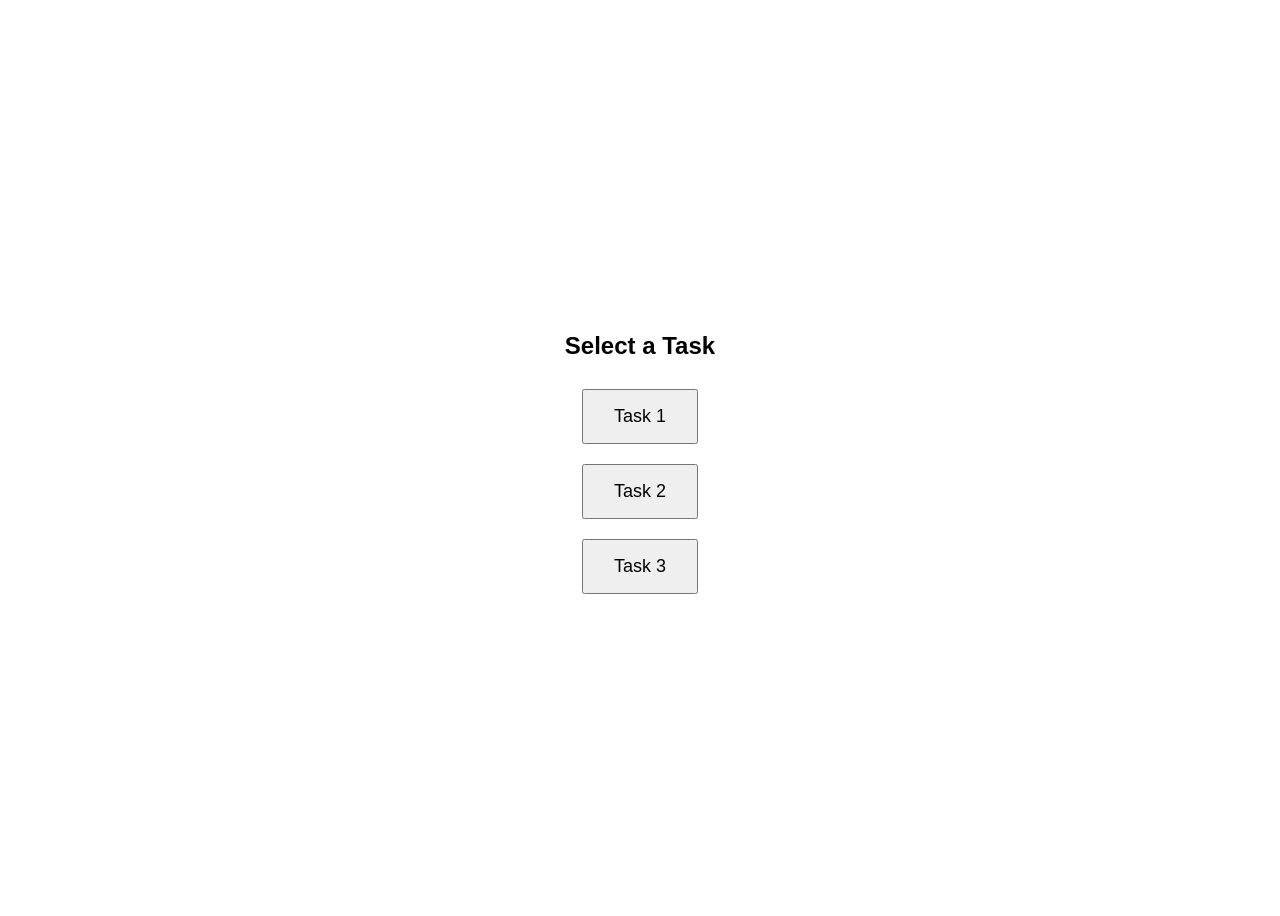
==== confirmation.html @ fbbb4df5 "Initial commit" ====
<!DOCTYPE html>
<html lang="en">
    <head>
        <meta charset="UTF-8">
        <meta name="viewport" content="width=device-width, initial-scale=1.0">
        <title>Application Title</title>
        <link rel="stylesheet" href="styles/base.css">
        <link href="https://fonts.googleapis.com/icon?family=Material+Icons" rel="stylesheet">
    </head>
    <body>
          <header class="header">
            <div class="header-content">
                <div class="brand">
                    <img src="https://www.canada.ca/etc/designs/canada/wet-boew/assets/sig-blk-en.svg" alt="Government of Canada">
                </div>
                <a href="#" class="language-switch">Français</a>
            </div>
            <div class="portal-header">
                <div class="content">
                <div class="portal-branding">
                    <div>
                        <span class="heading">Canada Revenue Agency</span>
                        <br>Represent a Client
                    </div>
                    <div>
                        <span class="inline-flex" id="task-accountuser-type">
                            <span class="material-icons">business_center</span>Business client
                        </span><BR>
                        <span class="uppercase" id="task-accountuser-name">
                        </span>
                    </div>
                    <div>
                        <span class="material-icons">check_circle</span>Client has full <span id="portal-type"></span> access.</div>
                </div>
                <div class="inline-flex">
                    <span class="material-icons">account_circle</span>
                    <span class="uppercase" id="task-rep-name"></span>
                </div>
                </div>
            </div>
        </header>
        <div class="confirmation-wrapper">
            <div class="h1-wrapper">
                <div class="top-line">
                    <h1>GST352 - Application for clearance certificate </h1>
                    <a><span class="material-icons">help</span>Help</a>
                    
                </div>
                
                <div class="sub-line">
                    <span class="date-stamp">As of November 5, 2025</span>
                    <a>Print/Save</a>
                </div>
            </div>
           
            <div class="alert">
                <div class="alert-success">
                    <div class="line"></div>
                    <div><span class="material-icons">
                        check_circle
                        </span>
                    </div>
                    <div class="line"></div>
                </div>
                <div class="alert-content">
                    <h4>Success</h4>
                Your request for a clearance certificate has been received. Your case number is <strong>GDOC123456</strong> and your confirmation number is <strong>1234567</strong>. Save these numbers for your records.
              
               
                    
                </div>
            </div>
      
            <h3>Next steps</h3>
            <p>Submit any remaining documents from the list below that you have not yet submitted.</p>
            <ul>
                                <li>A list of assets held by the registrant at the time of wind-up.
                                </li>
                                <li>A statement and plan of distribution of company assets at the date of wind-up.
                                </li>
                                <li>Any purchase sale agreements relating to the sale of assets held by the registrant.
                                </li>
                                <li>A copy of the director's or shareholder's resolution authorizing the dissolution.</li>
                                <li>A copy of the Letter of Consent to dissolve or the Certificate of Dissolotion.</li>
                            </ul>
             <button class="btn btn-secondary next-button" type="button" onclick="returnToOverview()">Submit supporting documents</button>
             <br>
             <p>
                For information on the service standard for issuing clearance certificates, go to <a>Service standards in the CRA</a>.
             </p>
            <button class="btn btn-primary next-button" type="button" onclick="returnToOverview()">Return to Overview</button>
        </div>
    </body>

    <script>
        document.addEventListener('DOMContentLoaded', () => {
            let taskData = sessionStorage.getItem("selectedTask");
            console.log(taskData)

            if (!taskData) {
                // If user somehow lands here without choosing a task, redirect them back
                window.location.href = "chooser.html";
            } else {
                taskData = JSON.parse(taskData);
                console.log("Loaded Task Data:", taskData);


                if (taskData.racUserName) {
                    document.getElementById("task-rep-name").textContent = taskData.racUserName;   
                }
                else {
                    document.getElementById("task-rep-name").textContent = "REPRESENTATIVE NAME";
                }

                if (taskData.accountInfo && taskData.accountInfo.name) {
                    document.getElementById("task-accountuser-name").textContent = taskData.accountInfo.name;
                }
            }
        });
        function returnToOverview (){
            window.location.href = "chooser.html";
            sessionStorage.clear();
        }

        </script>
        

</html>
---- styles/base.css ----
@import url('https://fonts.googleapis.com/css2?family=Lato:ital,wght@0,400;0,700;1,400;1,700&family=Noto+Sans:ital,wght@0,400;0,500;0,600;0,700;1,400;1,500;1,600;1,700&display=swap');


body {
  margin:0;
  /* max-width: 840px; */
  font-size:16px !important;
}
body, p, select, input {
  font-family: 'Noto Sans', sans-serif;
  font-size:16px;
  color:#333;
    
}
span {
  padding:0 !important;
  margin:0;
}

.chooser-btn {
  width:200px;
  height:100px;
  font-size:24px;
}

.byb-list{
  margin-top:8px;
}

.byb-list > li{
  margin-left:0%;
}

.alert-content > ul > li{
  margin-left:0%;
}

ul {
  margin: 0;
}

li {
  margin-top:5px;
  margin-left: 0%;
  margin-bottom: 5px;
  list-style-position:outside;
  text-align: left;
}


.chooser-btn:hover {
  background-color:#dadada;
  box-shadow: 2px 2px #ccc;
}

.stepper,
.confirmation-wrapper {
padding:24px;
margin:0 auto !important;
max-width: 840px;
box-shadow:rgba(0,0,0,0.2) 0px 2px 4px 3px;
box-sizing:border-box;
}

.container {
  padding-left:12px;
  padding-top:6px;
}

h1, h2, h3, h4, h5, h6 {
  font-family:'Lato', sans-serif;
  font-weight:bold;
}

h1 {
  margin-top: 6px;
  font-size:33px;
  border-bottom:1px solid #AF3C43;
}
h2 {
  font-size:36px;
}
h3 {
  font-size:24px;
  /* padding-left:30px !important; */
}
h4 {
  font-size:22px;
}
h5 {
  font-size:20px;
  margin-bottom:8px;
  margin-top: 15px;
}
p {
  padding:0px;
  margin-left:0px;
}
a {
  color:#284162;
  text-decoration: underline;
  
}
a:hover{
  color:#0535d2;
  text-decoration: underline;
  cursor: pointer;
}

a > span {
  padding:0px !important;
  font-size: 20px !important;
  margin: 0;
  vertical-align: bottom;
}
header {
  padding:32px 0;
  box-sizing: content-box;
  width:100%;
  margin:0!important;
  left:0 !important;
 
  

}
.h1-wrapper {
  margin-bottom:22px;
  display: flex;
  flex-flow: row wrap;
  align-content: space-between;
  justify-content: space-between;
}
.h1-wrapper h1 {
  margin-bottom: 0;
  border-bottom:0;
  
}
.top-line {
  width:100%;
  display:flex; 
  justify-content:space-between;
  align-items: center;
  border-bottom:1px solid #AF3C43;
}
.top-line a {
  font-size:16px;
  align-self: center;

}
.sub-line {
  padding-top:4px;
  width:100%;
  display:flex;
  justify-content: space-between;
}
.date-stamp {
  margin-top:0;
  color:#888;
  font-style:italic;
}


.top-ctn {
   border-bottom:3px solid #284162;
  
  
}
.top-content, .bottom-content {
    display: flex;
  flex-flow: row nowrap;
  align-items: flex-start;
  margin-left:auto;
  margin-right:auto;
  justify-content: space-between;
 max-width:840px;
}

header div img {
  width:100%;
}

.step-number {
  display:inline-block;
  height:22px;
  width:22px;
  border-radius: 100%;
  text-align: center;
  font-size:14px;
  vertical-align: middle;
  margin:2px;
  background-color:#6F6F6F;
  font-weight:bold;
  color:#fff;
  line-height: 1.6;
}


.active > div > .step-number {
  background-color:#26374A;

}

.step-header h2 {
  font-size:18px;
    display:inline-block;
    padding:0;
    margin: 0;
    padding-left:12px;
    color:#6F6F6F;

}

.active > .step-header > h2 {
  color:#333;
}


.step-content {
  border-left:1px solid #BDBDBD;
  margin:4px 12px;
  max-height: 12px;
  overflow: hidden;
  padding:0 20px;

 
}

/* .step-content div {
  visibility: hidden;
}
.step.active > .step-content div{
  visibility: visible; 
} */

.step:not(.active) > .step-content div{
  visibility: hidden; 
}
.step:last-of-type>.step-content{
  border-left:none;
}
.step.active:last-of-type>.step-content{
  border-left:1px solid #BDBDBD;
}


.step.active > .step-content  
{
  max-height: none !important; /* This will be dynamically adjusted via JavaScript, not statically set in CSS */
  transition: max-height 0.3s ease-in; /* Ensure smooth opening */
}

.inline-flex {
  display:inline-flex;
}
.uppercase {
  text-transform:uppercase;
}

button {
  display: inline-flex;
  font-family: 'Lato', sans-serif;
  font-size:16px;
  border-radius: 4px;
  border-style: solid;
  border-width:1px;
  cursor: pointer;
  font-weight:bold;
  line-height:40px;
  min-width:80px;
  margin:8px 0;
  align-items:center;
  justify-content: center;

}

button span {
  padding:4px;
}

/* .close-btn 
{
  border-radius:100%;
} */

.btn-primary {
  background-color:#26374A;
  border-color:#091c2d;
  color:#fff;
}

.btn-primary:hover{
  background-color:rgb(43, 67, 128);

}
.btn-secondary {
  background-color:#fff;
  border-color:#808080;
  color:#091c2d;
}

.btn-secondary:hover{
  background-color:rgb(234, 235, 237);
}
.btn-tertiary {
  background-color:transparent ;
  border:none;
  color:#091c2d;
}


.btn-tertiary:hover {
  color:rgb(5,3,210);
  background-color:#f4f4f5;
}
.btn-tertiary-brdr {
  background-color:transparent ;
  border:1px solid #8d8d8d;
  color:#091c2d;
}


.close {
  border:1px solid #989DA6 !important;
}

.accordion {
  font-family: 'Noto Sans', sans-serif;
  font-weight:400;
  font-size:17.5px;
  color: rgb(43,67,128);
  cursor: pointer;
  padding: 8px 8px 8px 40px; /* Add padding on the left side for arrow spacing */
  width: 100%;
  text-align: left;
  position: relative;
  border-radius: 4px;
  border:1px solid #DDDDDD;
  background-color:#FDFDFD;
  margin:4px 0;
  align-items:flex-start;
  justify-content: flex-start;
}

.accordion::before {
  font-family: 'Material Icons';
  content: "\e5cc";
  font-size: 24px;
  color: #295376;
  position: absolute;
  top: 50%;
  left: 10px;
  transform: translateY(-50%);
  transition: transform 0.3s ease;
}

.accordion.active::before {
  transform: translateY(-50%) rotate(90deg);
}

.accordion-content {
  max-height: 0;
  overflow: hidden;
}

.accordion.active + .accordion-content {
  padding:8px 16px;
  max-height:1000px;
  transition: max-height 0.4s ease;
  margin-top:-8px;
  border-radius: 4px;
  border:1px solid #DDDDDD;
}

.accordion-content span {
padding:8px;
}

.sar-table{
  border-collapse:separate;
  border: 1px solid black;
  border-radius: 5px;
  
}

.sar-table th{
  text-align: left;
  vertical-align:center;
  padding:6px;
  font-size:16px;
  border-right: 1px solid #000000;
}

 .sar-table td{
  border-top: 1px solid #000000;
  border-right: 1px solid #000000;
  color:#000000;
  padding: 10px;
  width: 350px
}

.sar-table td:nth-child(2){
  text-align: left;
}

.sar-table td:nth-child(3){
  text-align: left;
  border-right: none;
}

.sar-table th:nth-child(3){
  border-right: none;
}

.sar-table td ul {
  padding-left:20px;
}


.apply-table{
  border-collapse:separate;
  border-radius: 10px;
}

.apply-table th{
  text-align: left;
  vertical-align:top;
  padding:6px;
  font-size:16px;
  width: 100px;
  padding-top:40px;
}

 .apply-table td{
  color:#000000;
  padding-bottom: 10px;
  padding-left: 5px;
  vertical-align: top;
  width: 700px;
  padding-top:40px;
}

.apply-table td:nth-child(2){
  text-align: left;
}

.apply-table td:nth-child(3){
  text-align: left;
  border-right: none;
}

.apply-table th:nth-child(3){
  border-right: none;
}



.apply-table ul {
 padding-left:5px;}


.hidden {
  display:none;
  opacity: 0;
  padding:0 !important;
  max-height: 0;
  overflow:hidden !important;
  visibility: hidden !important;
  transition: opacity 0.3s ease, max-height 0.3s ease;
}

/* Lightbox */

.lightbox-container.open {
  visibility: visible;
}

.lightbox-container {
  background-color:rgb(0,0,0,0.6);
  width:100%;
  height:100%;
  position: fixed;
  top:0;
  left:0;
  z-index:98;
  display:flex;
  justify-content: center;
  align-items: center;
  visibility: hidden;
  box-sizing: border-box;

}

.lightbox {
  width: 60%;
  height:auto;
  max-height:100%;
  overflow-y:auto;
  overflow-x:hidden;
  border-radius:4px;
  background-color:#fff;
  z-index:99;
  opacity:1 !important;
  box-sizing: border-box;
}

.lightbox .header {
  border-bottom: none; /*1px solid #989DA6;*/
  display:flex;
  justify-content:space-between;
  align-items: center;
  padding:8px 16px;
}

.lightbox .header div:first-of-type {
  display: flex;
  align-items: center;

}
.lightbox h3 {
  font-size:22px;
}
.lightbox .header span {
  padding-right:8px !important; 
  font-size:20px;
}

.lightbox .header span {
  color:#26374A;
  font-weight: bold;
  font-size: 2em;
}

.lightbox-content {
  padding-left:36px;
  padding-right:36px;
  width:100%;
  box-sizing: border-box;
}

.lightbox .buttons {
  border-top:1px none; /*solid #989DA6;*/
  padding:16px;
  /* padding-left:34px !important; */
}

.file-upload .lightbox{
  width:40% !important;
}

.required {
  font-weight:700;
}
.ast {
  color:red;
  margin:0;
  padding:0;
}

.label-ast {
  color:red;
  margin-left:0;
  padding:0 !important;
}

.required-label, .optional-label {
  padding-top:12px;
  /* display:flex; */
  text-indent: -17px; 
  padding-left: 16px; 

}
.optional-label {
  padding-left:32px;
}
.optional-label .sub-label {
  margin-left: -16px; 
}

.required-label span {
  font-size:16pt;
  align-self: center;
  display:inline;
}
.sub-label {
  font-weight:normal;
  font-size:16px !important;
}
.optional {
  font-weight:normal;
  color:#6f6f6f;
}
.ml-16px {
  margin-left:16px;
}
.fileName {
  font-style:italic;
  color:#BDBDBD !important;
}

input {
  padding:8px;
  /* margin:0 16px; */
}
input:disabled,
.disabled {
  background-color:#BDBDBD;
  color:#888;
}
label, fieldset, legend {
  display: block;
  padding:0;
  margin:0;
  
}

legend a {
  padding-left:16px;
  vertical-align:middle;
  display:inline-flex;
  text-decoration: none;
}

legend a:hover {
  text-decoration:none;
}
/* label:not([required]){
 
} */
fieldset {
  font-weight:normal;
  border:0;
}

label, legend {
  font-weight:bold;
  margin:auto 0;
  padding:8px 0;
}
label span, legend span {
  padding:0;
  margin:0;
  width:8px;
}

.full-width {
  width:100%;
}
.half-width {
  width:50% !important;
}
.quarter-width {
  width:25% !important;
}

.field-row {
  display:flex;
  flex-flow: row nowrap;

}
.field-row div {
  width:100%;
  padding-right:12px;
}

.inline-btn {
  margin-top:8px;
  
}



.input-wrapper,
input[type="text"],
select,
input[type="tel"],
input[type="email"],
input[type="number"],
textarea {
  border: 1px solid #808080;
  border-radius: 4px;
  vertical-align: middle;
}

input[type="checkbox"],
input[type="radio"] {
  width:16px;
  height:16px;
  margin:16px;
  vertical-align: middle !important;
}


select {
  padding:8px;
}
input[type="text"],
select {
  width:100%;
  margin-left:16px;
  box-sizing: border-box !important;
}

.x2-height-input {
  height:82px;
}
textarea {
  font-family: 'Noto Sans', sans-serif;
  font-size:18px;
  color:#333;
  min-height:60px;
  /* box-sizing:border-box; */
}


.group{
  display: flex;
  flex-flow: row nowrap;
  justify-content:flex-start;
}

.label-group{
  margin-top:4px;
}

.group label{
  font-weight:normal;
  
}


.checkbox-group input,
.subcheckbox-group input {
  flex:none;
}

.subcheck-label {
  font-size:14px;
}


.subfield-wrapper {
  margin-left:0px;
  display: flex;
  flex-direction: column !important;
  width:calc(100%-48px);
}

.sub-field {
  display: flex;
  flex-direction: column !important;
  margin-left:48px;
}

.sub-field label {
  font-weight:bold;
}

.year-field {
  width:80px !important;
}
.period-field {
  width:300px !important;
}
.multifield-wrapper {
  display:flex;
  align-items:stretch;
  position: relative;
  overflow: visible; /* important */
}


.input-wrapper {
  display: inline-flex;
  align-items: stretch;
  border: 1px solid #616161;
  border-radius: 4px;
  overflow:hidden;
  
}

.input-wrapper  input {
  border: 0;
  outline: 0;
  padding: 0.6rem 0.7rem;
  margin: 0;
}

/* Width control */
.input-wrapper .BN9 {
  width: 14ch;
}

.input-wrapper .BN4 {
  width: 8ch;
}

.input-wrapper .static {
  display: flex;
  align-items: center;
  justify-content: center;
  padding: 6px !important;
  border-left: 1px solid #616161;
  border-right: 1px solid #616161;
  font-weight: 600;
  color: #444;
 
}



.input-wrapper .prefix {
  border-right:1px solid #333;
  color:#989DA6;
  padding:0px 8px;
  box-sizing: content-box !important;
  align-items: center;
  display: flex;
  cursor: pointer;
  max-width:20px;
}

.input-wrapper .suffix {
  border-left:1px solid #616161;
  border-right:1px solid #616161;
  color:#989DA6;
  padding:0px 8px;

  box-sizing: content-box !important;
  align-items: stretch;
  display: flex;
  max-width:20px;
}

.prefix span, .suffix span 
{
  font-size:16px;
  margin:0px !important;
  vertical-align: middle !important;
  align-self:center;
}

.input-wrapper input {
  margin:0;
  border:0;
  box-sizing: border-box !important;
}

.step-content.modal-open {
  overflow: visible !important;
  max-height: none !important;
}

.datepicker-modal {
    background: #fff;
    border: 1px solid #ccc;
    position: absolute;
    padding: 16px;
    box-shadow: 0px 2px 6px rgba(0,0,0,0.2);
    top: 100%;
    left: 0;
    z-index: 100;
    width: max-content;
    min-width: 240px;
}
.datepicker-grid {
  min-width: 240px;
  font-family: 'Noto Sans';
}

.datepicker-header {
  display: flex;
  justify-content: space-between;
  align-items: center;
  font-weight: bold;
  padding-bottom: 8px;
}

.datepicker-header-left {
  display:flex;
  align-items:center;
  gap: 6px;
}

.datepicker-title-btn {
   font-family: inherit;
  font-size: 16px;
  background: none;
  border: none;
  font-weight: bold;
  cursor: pointer;
  display: flex;
  align-items: center;
  gap: 4px;
}

.datepicker-title-btn .arrow {
  font-size: 12px;
  padding-left: 2px;
}

.datepicker-header-right {
  display: flex;
  gap: 12px;
}

.datepicker-nav {
  cursor: pointer;
  font-size: 18px;
  padding: 2px 8px;
}

.year-grid {
  display: grid;
  grid-template-columns: repeat(4, 1fr);
  gap: 8px;
}

.datepicker-cell {
  text-align: center;
  padding: 6px;
  cursor: pointer;
  background: #f4f4f4;
  border-radius: 4px;
}

.datepicker-cell:hover {
  background: #ccc;
}

.datepicker-cell.disabled {
    opacity: 0.4;
    pointer-events: none;
    cursor: default;
}

.datepicker-cell.clickable {
    cursor: pointer;
}

.day-grid {
  display: grid;
  grid-template-columns: repeat(7, 1fr);
  gap: 4px;
  margin-top: 8px;
}

.day-cell {
  text-align: center;
  padding: 6px;
  cursor: pointer;
  background: #f4f4f4;
  border-radius: 4px;
}

.day-cell:hover {
  background: #ccc;
}

.day-name {
  font-weight: bold;
  text-align: center;
  font-size: 12px;
}

.day-row {
  display: grid;
  grid-template-columns: repeat(7, 1fr);
  gap: 4px;
}

.month-grid {
  display: grid;
  grid-template-columns: repeat(4, 1fr);
  gap: 8px;
  padding: 12px;
}

.subfield-wrapper input[type="text"] {
  width:100%;
  box-sizing: border-box;

}

.char-counter {
  text-align: right;
}


.panel h4 {
  margin:16px 0px;
}

.panel h5 {
  font-size: 18px;
  margin:4px 0px;
}


.panel {
  background-color:#ffffff;
  border:1px solid #EAEBED;
  border-radius: 4px;
  padding:16px;
  flex-direction:column;
  margin:8px 0;
}

.panel-header {
  display: flex;
  justify-content: space-between;
  align-items: center;
}

.panel h4 {
  margin:16px 0px;
}

.panel .heading-row {
  display: flex;
  justify-content: space-between;
  align-items: flex-start;
 
}
.panel-data,
.table-data {
  display: flex;
  flex-direction: column;
  justify-content: space-between;
 
}
.panel-data tr {
  display: flex;
  justify-content:space-between;
  align-items: flex-start;
  border-bottom:0.05em solid #808080; 
  padding:12px 0;
  text-align:left;
}
.panel-data tr:last-child {
  border-bottom:none;
}

.panel-data td {
  padding:6px 0;
  width:40%
}

.panel-data .label {
  font-weight:700;
  width:55%;
}
.panel-data .value {
 text-align:left;
}

.panel-data .valueWI {
  width:25%;
}

.panel-data .valueWC {
  width:40%;
}

.panel-data .valueFix {
  width:35%;
}




.special-ul {
  width:100%;
  text-align: left;
  margin-left: 5%;
}


.table,
.review-table {
  min-width:100%;
}

.table th, 
.table td
{
  text-align: left;
  padding:12px 12px;
 
}

.table button {
 line-height:0px;
}

.table button span {
  padding:0 8px;
}

.table th {
  background-color:#26374A;
  border:1px solid#26374A;
  color:#fff;
  vertical-align:top;

}
.table th:first-child {
  border-radius:4px 0 0 0;
  border:1px solid#26374A;
}
.table th:last-child {
  border-radius:0 4px 0 0;
  border:1px solid#26374A;
}

.table td{
  border-bottom: 1px solid #989DA6;
  vertical-align:middle;

}

.table td:first-child{
  border-left:1px solid #989DA6;
}
.table td:last-child{
  border-right:1px solid #989DA6;
}

.table tr:last-child > td:first-child {
  border-radius:0 0 0 4px;
}

.table tr:last-child > td:last-child {
  border-radius:0 0 4px 0;
  width:20%;
}

.table-resp {
  display:flex;
  flex-flow: column wrap;
}
.table-resp .label,
.table-resp .value {
  width:100%;
}

.table th:last-child,
.table td:last-child {
    width: 1%;
    white-space: wrap;
    text-align: left;
}




.review-table th,
.review-table td{
  text-align: left;
  padding:6px 0;
 
}



.alert {
  display: flex;
  align-items: center;
  align-items: stretch;
  padding:23px 30px;
  background-color:#ffffff;
  border:1px solid #EAEBED;
  border-radius: 4px;
}
.alert h4 {
  margin-bottom:0;
  margin-top:8px;
}
.alert h5 {
  margin-top:0;
  margin-bottom:0;
  font-size:16px;
 }

 .alert .line:first-of-type {
  max-height:10%;
 }

 .alert-help,
 .alert-info,
 .alert-warning,
 .alert-success,
 .alert-error {
  display: flex;
  flex-direction: column;
  justify-content: space-evenly;
  align-items: center;

 }
 .alert-content {
  flex: 1; 
  padding-left: 16px; 
  align-self:center;
 }

 .alert-warning span {
  color:#EB6D00;
  line-height: 1.25 !important;

 }

 .alert-warning .line {
  background-color:#EB6D00;
  width:8px;
  flex:1;
  display: flex;
 }

 .shortline {
  flex:0.125 !important;
 }


 .alert-success span {
  color:#278400;
  line-height: 1.25 !important;

 }

 .alert-success .line {
  background-color:#278400;
  width:8px;
  flex:1;
  display: flex;
  
 }

 .alert-error span {
  color:#ce3434;
  line-height: 1.25 !important;

 }

 .alert-error .line {
  background-color:#ce3434;
  width:8px;
  flex:1;
  display: flex;
  

 }

 .alert-info span {
  color:#269ABC;
  line-height: 1.25 !important;
  max-width:24px;
 }

 .alert-info .line {
  background-color:#269ABC;
  width:8px;
  flex:1;
  display: flex;
 }

 .help {
  color:#26374A;
  font-size: 18px !important;
  cursor: pointer;
 }

 .help2 {
  color:#26374A !important;
  font-size: 24px !important;
 }


 .reviewIcon:hover{
  cursor: pointer;
 }
W

.alert h4 {
  margin:0px;
}

.responses-table {
  width:100%;
}
.responses-table tr{
  text-align:left !important;
  width:100%;

}

.responses-table th{
  max-width:200px;
  margin-right:5px;
}

.browse-window {
  position:absolute;
  top:35%;
  left:35%;
  width:400px;
  background: white;
  border: 1px solid #ccc;
  border-radius: 6px;
  box-shadow: 2px 2px 10px rgba(0,0,0,0.5);
  overflow: hidden;
}

.browse-window-header {
  background: #303030;
  color: white;
  padding: 10px;
  font-size: 16px;
  font-weight: bold;
}

.file-list {
  list-style: none;
  padding: 0;
  margin: 0;
}
.file-item {
  display: flex;
  align-items: center;
  padding: 10px;
  border-bottom: 1px solid #ddd;
  cursor: pointer;
}
.file-item:hover {
  background: #f5f5f5;
}
.file-icon {
  margin-right: 10px;
  color: #555;
}
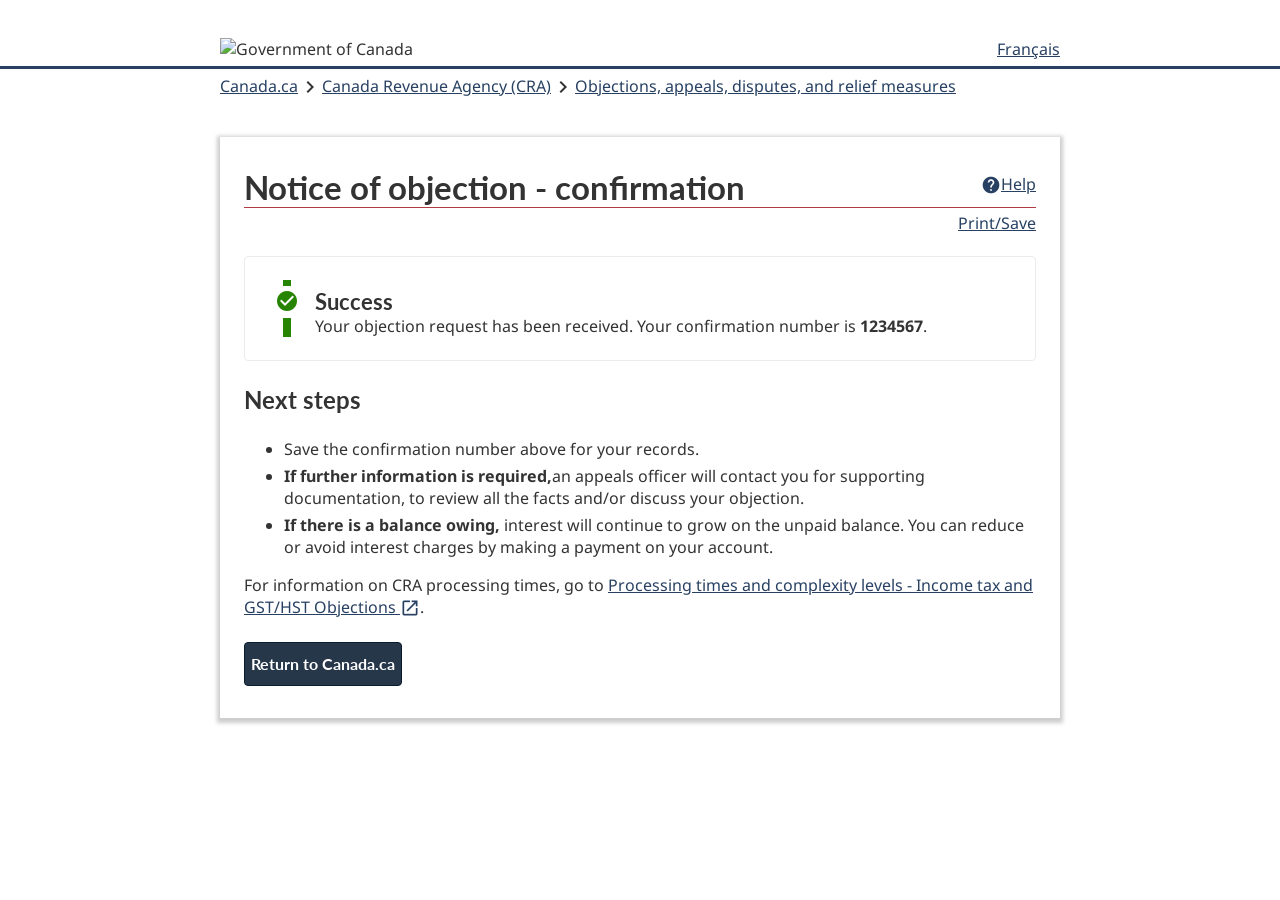
==== commit e290e72a: "Updates" ====
--- a/confirmation.html
+++ b/confirmation.html
@@ -3,52 +3,40 @@
     <head>
         <meta charset="UTF-8">
         <meta name="viewport" content="width=device-width, initial-scale=1.0">
-        <title>Application Title</title>
+        <title>Notice of objections</title>
         <link rel="stylesheet" href="styles/base.css">
         <link href="https://fonts.googleapis.com/icon?family=Material+Icons" rel="stylesheet">
     </head>
     <body>
           <header class="header">
-            <div class="header-content">
-                <div class="brand">
-                    <img src="https://www.canada.ca/etc/designs/canada/wet-boew/assets/sig-blk-en.svg" alt="Government of Canada">
-                </div>
-                <a href="#" class="language-switch">Français</a>
+         <div class="top-ctn">
+            <div class="top-content">
+               <div class="brand">
+                  <img src="https://www.canada.ca/etc/designs/canada/wet-boew/assets/sig-blk-en.svg" alt="Government of Canada">
+               </div>
+               <a href="#" class="language-switch">Français</a>
             </div>
-            <div class="portal-header">
-                <div class="content">
-                <div class="portal-branding">
-                    <div>
-                        <span class="heading">Canada Revenue Agency</span>
-                        <br>Represent a Client
-                    </div>
-                    <div>
-                        <span class="inline-flex" id="task-accountuser-type">
-                            <span class="material-icons">business_center</span>Business client
-                        </span><BR>
-                        <span class="uppercase" id="task-accountuser-name">
-                        </span>
-                    </div>
-                    <div>
-                        <span class="material-icons">check_circle</span>Client has full <span id="portal-type"></span> access.</div>
-                </div>
-                <div class="inline-flex">
-                    <span class="material-icons">account_circle</span>
-                    <span class="uppercase" id="task-rep-name"></span>
-                </div>
-                </div>
+         </div>
+         <div class="bottom-ctn">
+            <div class="bottom-content">
+               <a href="#">Canada.ca</a>
+               <span class="material-icons">chevron_right</span>
+               <a href="#">Canada Revenue Agency (CRA)</a>
+               <span class="material-icons">chevron_right</span>
+               <a href="#">Objections, appeals, disputes, and relief measures</a>
             </div>
-        </header>
+         </div>
+      </header>
         <div class="confirmation-wrapper">
             <div class="h1-wrapper">
                 <div class="top-line">
-                    <h1>GST352 - Application for clearance certificate </h1>
+                    <h1>Notice of objection - confirmation</h1>
                     <a><span class="material-icons">help</span>Help</a>
                     
                 </div>
                 
                 <div class="sub-line">
-                    <span class="date-stamp">As of November 5, 2025</span>
+                    <span class="date-stamp"></span>
                     <a>Print/Save</a>
                 </div>
             </div>
@@ -64,65 +52,35 @@
                 </div>
                 <div class="alert-content">
                     <h4>Success</h4>
-                Your request for a clearance certificate has been received. Your case number is <strong>GDOC123456</strong> and your confirmation number is <strong>1234567</strong>. Save these numbers for your records.
-              
+                Your objection request has been received. Your confirmation number is <strong>1234567</strong>.
                
                     
                 </div>
             </div>
       
             <h3>Next steps</h3>
-            <p>Submit any remaining documents from the list below that you have not yet submitted.</p>
+       
             <ul>
-                                <li>A list of assets held by the registrant at the time of wind-up.
-                                </li>
-                                <li>A statement and plan of distribution of company assets at the date of wind-up.
-                                </li>
-                                <li>Any purchase sale agreements relating to the sale of assets held by the registrant.
-                                </li>
-                                <li>A copy of the director's or shareholder's resolution authorizing the dissolution.</li>
-                                <li>A copy of the Letter of Consent to dissolve or the Certificate of Dissolotion.</li>
-                            </ul>
-             <button class="btn btn-secondary next-button" type="button" onclick="returnToOverview()">Submit supporting documents</button>
-             <br>
-             <p>
-                For information on the service standard for issuing clearance certificates, go to <a>Service standards in the CRA</a>.
+                <li>Save the confirmation number above for your records.
+                </li>
+                <li><strong>If further information is required,</strong>an appeals officer will contact you for supporting documentation, to review all the facts and/or discuss your objection.
+                </li>
+                <li><strong>If there is a balance owing,</strong> interest will continue to grow on the unpaid balance. You can reduce or avoid interest charges by making a payment on your account.
+                </li>
+                
+            </ul>
+                         <p>
+                For information on CRA processing times, go to <a>Processing times and complexity levels - Income tax and GST/HST Objections <span class="material-icons">open_in_new</span></a>.
              </p>
-            <button class="btn btn-primary next-button" type="button" onclick="returnToOverview()">Return to Overview</button>
+            <button class="btn btn-primary next-button" type="button" onclick="returnToHome()">Return to Canada.ca</button>
         </div>
     </body>
-
-    <script>
-        document.addEventListener('DOMContentLoaded', () => {
-            let taskData = sessionStorage.getItem("selectedTask");
-            console.log(taskData)
-
-            if (!taskData) {
-                // If user somehow lands here without choosing a task, redirect them back
-                window.location.href = "chooser.html";
-            } else {
-                taskData = JSON.parse(taskData);
-                console.log("Loaded Task Data:", taskData);
-
-
-                if (taskData.racUserName) {
-                    document.getElementById("task-rep-name").textContent = taskData.racUserName;   
-                }
-                else {
-                    document.getElementById("task-rep-name").textContent = "REPRESENTATIVE NAME";
-                }
-
-                if (taskData.accountInfo && taskData.accountInfo.name) {
-                    document.getElementById("task-accountuser-name").textContent = taskData.accountInfo.name;
-                }
-            }
-        });
-        function returnToOverview (){
-            window.location.href = "chooser.html";
-            sessionStorage.clear();
-        }
-
-        </script>
+<script>
+    function returnToHome(){
+        window.location.href="index.html";
+        sessionStorage.clear();
+    }
+</script>
         
 
 </html>
--- a/styles/base.css
+++ b/styles/base.css
@@ -165,14 +165,18 @@
   
   
 }
+.top-content {
+  justify-content: space-between!important;
+}
 .top-content, .bottom-content {
-    display: flex;
+  display: flex;
   flex-flow: row nowrap;
   align-items: flex-start;
   margin-left:auto;
   margin-right:auto;
-  justify-content: space-between;
- max-width:840px;
+  justify-content: left;
+  max-width:840px;
+  padding:6px;
 }
 
 header div img {
@@ -649,7 +653,11 @@
   width:50% !important;
 }
 .quarter-width {
-  width:25% !important;
+  width:100px !important;
+}
+.tiny-width {
+  max-width:250px;
+  width:10%;
 }
 
 .field-row {
@@ -694,6 +702,7 @@
   padding:8px;
 }
 input[type="text"],
+textarea,
 select {
   width:100%;
   margin-left:16px;
@@ -815,16 +824,15 @@
   box-sizing: content-box !important;
   align-items: center;
   display: flex;
-  cursor: pointer;
   max-width:20px;
 }
 
 .input-wrapper .suffix {
   border-left:1px solid #616161;
-  border-right:1px solid #616161;
+  /* border-right:1px solid #616161; */
   color:#989DA6;
   padding:0px 8px;
-
+  cursor: pointer;
   box-sizing: content-box !important;
   align-items: stretch;
   display: flex;
@@ -833,7 +841,7 @@
 
 .prefix span, .suffix span 
 {
-  font-size:16px;
+  font-size:24px;
   margin:0px !important;
   vertical-align: middle !important;
   align-self:center;
@@ -843,6 +851,27 @@
   margin:0;
   border:0;
   box-sizing: border-box !important;
+}
+.search-wrapper {
+  position: relative;
+}
+
+.search-dropdown {
+  background-color:#fff;
+  margin-left:16px;
+  position:absolute;
+  float:left;
+  box-sizing: border-box;
+  width:100%;
+  max-width:715px;
+  border-radius:6px;
+  border:1px solid #000;
+  padding:8px;
+}
+.search-dropdown option{
+  margin:4px;
+  cursor:pointer;
+  
 }
 
 .step-content.modal-open {
@@ -1096,6 +1125,7 @@
   padding:0 8px;
 }
 
+
 .table th {
   background-color:#26374A;
   border:1px solid#26374A;
@@ -1103,6 +1133,7 @@
   vertical-align:top;
 
 }
+
 .table th:first-child {
   border-radius:4px 0 0 0;
   border:1px solid#26374A;
@@ -1112,6 +1143,19 @@
   border:1px solid#26374A;
 }
 
+.table-min th,
+.table-min th:first-child,
+.table-min th:last-child {
+  background-color: #fff!important;
+  color:#000;  
+  border:0!important;
+  border-bottom:1px solid #888 !important;
+}
+
+.table-min tr:nth-child(even) {
+  background-color:#ddd;
+}
+
 .table td{
   border-bottom: 1px solid #989DA6;
   vertical-align:middle;
@@ -1123,6 +1167,11 @@
 }
 .table td:last-child{
   border-right:1px solid #989DA6;
+}
+
+.table-min td {
+  border-right:0!important;
+  border-left:0!important;
 }
 
 .table tr:last-child > td:first-child {
